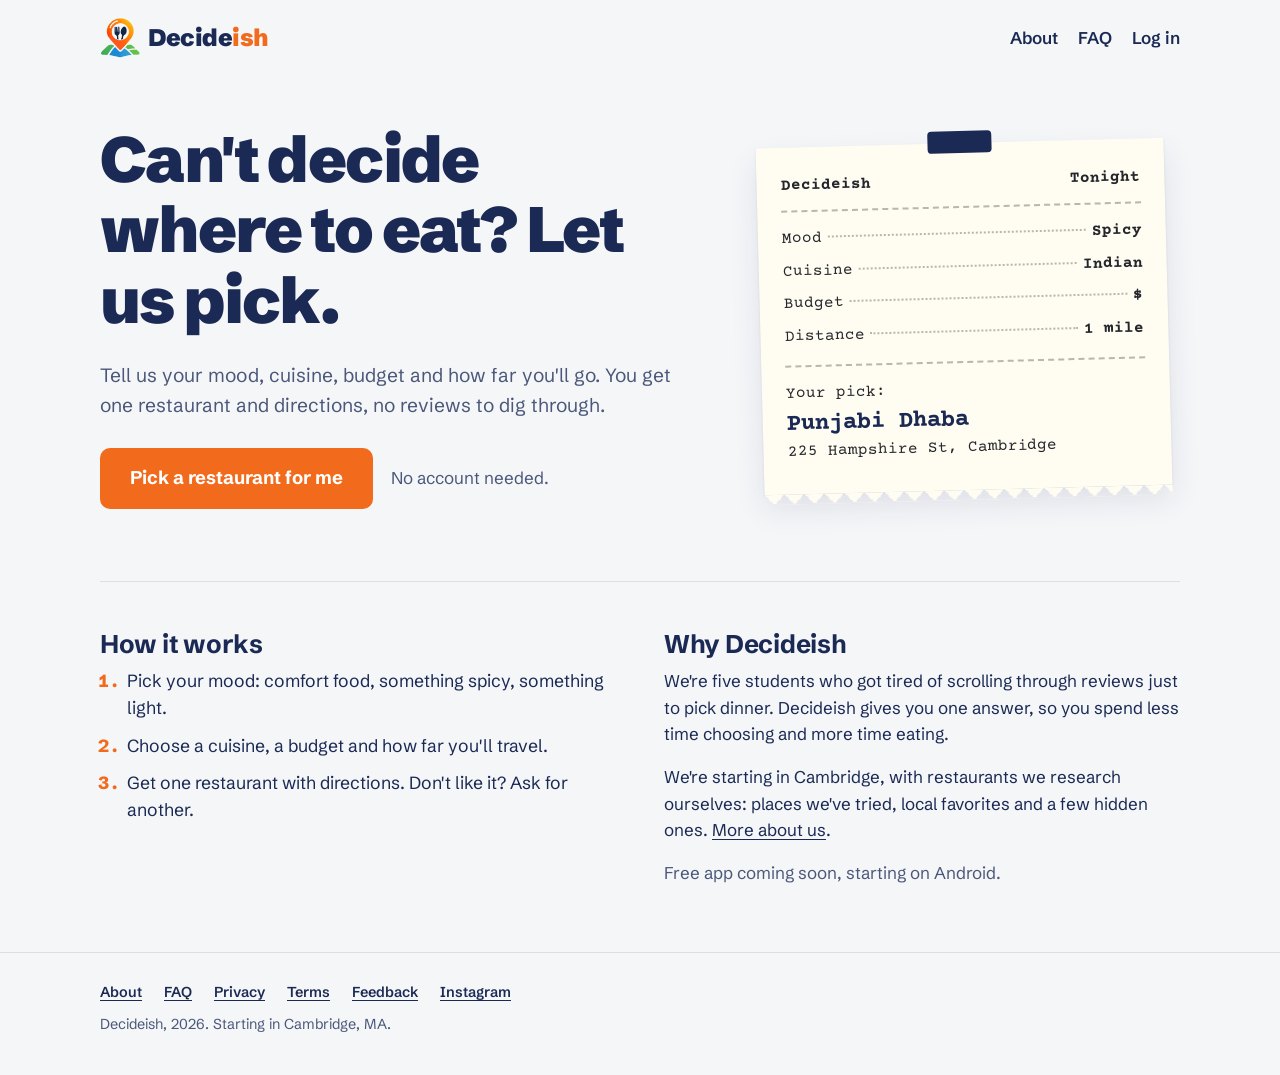
==== index.html @ a64281c9 "Add files via upload" ====
<!DOCTYPE html>
<html lang="en">
<head>
  <meta charset="UTF-8">
  <meta name="viewport" content="width=device-width, initial-scale=1.0">
  <title>Decideish | We pick where you eat</title>
  <meta name="description" content="Tell us what you feel like and Decideish picks one restaurant for you, with directions.">
  <link rel="icon" href="logo-mark.png">
  <link rel="preconnect" href="https://fonts.googleapis.com">
  <link rel="preconnect" href="https://fonts.gstatic.com" crossorigin>
  <link href="https://fonts.googleapis.com/css2?family=Schibsted+Grotesk:wght@400;500;600;700;800;900&family=Courier+Prime:wght@400;700&display=swap" rel="stylesheet">
  <link rel="stylesheet" href="styles.css">
</head>

<body>

  <header class="site-header">
    <div class="wrap">
      <a href="index.html" class="brand"><img src="logo-mark.png" alt=""><span class="word">Decide<span>ish</span></span></a>
      <nav class="nav" aria-label="Main">
        <a href="about.html">About</a>
        <a href="faq.html">FAQ</a>
        <a href="signin.html">Log in</a>
      </nav>
    </div>
  </header>

  <main class="wrap">

    <section class="home-hero">
      <div>
        <h1>Can't decide where to eat? Let us pick.</h1>
        <p class="lead">
          Tell us your mood, cuisine, budget and how far you'll go.
          You get one restaurant and directions, no reviews to dig through.
        </p>
        <div class="hero-actions">
          <a href="quiz.html" class="btn btn-primary btn-big">Pick a restaurant for me</a>
          <span class="muted">No account needed.</span>
        </div>
      </div>

      <!-- an example of what the quiz gives you -->
      <div class="hero-ticket" aria-label="Example result">
        <div class="ticket">
          <div class="ticket-head"><span>Decideish</span><span>Tonight</span></div>
          <dl class="ticket-lines">
            <div class="ticket-line"><dt>Mood</dt><span class="dots"></span><dd>Spicy</dd></div>
            <div class="ticket-line"><dt>Cuisine</dt><span class="dots"></span><dd>Indian</dd></div>
            <div class="ticket-line"><dt>Budget</dt><span class="dots"></span><dd>$</dd></div>
            <div class="ticket-line"><dt>Distance</dt><span class="dots"></span><dd>1 mile</dd></div>
          </dl>
          <div class="ticket-result">
            <p class="label">Your pick:</p>
            <p class="place">Punjabi Dhaba</p>
            <p class="addr">225 Hampshire St, Cambridge</p>
          </div>
        </div>
      </div>
    </section>

    <section class="home-steps" id="how-it-works">
      <div>
        <h2>How it works</h2>
        <ol>
          <li>Pick your mood: comfort food, something spicy, something light.</li>
          <li>Choose a cuisine, a budget and how far you'll travel.</li>
          <li>Get one restaurant with directions. Don't like it? Ask for another.</li>
        </ol>
      </div>
      <div>
        <h2>Why Decideish</h2>
        <p>
          We're five students who got tired of scrolling through reviews just to pick dinner.
          Decideish gives you one answer, so you spend less time choosing and more time eating.
        </p>
        <p>
          We're starting in Cambridge, with restaurants we research ourselves: places we've tried,
          local favorites and a few hidden ones. <a href="about.html">More about us</a>.
        </p>
        <p class="muted">Free app coming soon, starting on Android.</p>
      </div>
    </section>

  </main>

  <footer class="site-footer">
    <div class="wrap">
      <nav class="footer-links" aria-label="Footer">
        <a href="about.html">About</a>
        <a href="faq.html">FAQ</a>
        <a href="privacy.html">Privacy</a>
        <a href="terms.html">Terms</a>
        <a href="feedback.html">Feedback</a>
        <a href="https://www.instagram.com/decideish/" target="_blank" rel="noopener">Instagram</a>
      </nav>
      Decideish, 2026. Starting in Cambridge, MA.
    </div>
  </footer>

</body>
</html>
---- styles.css ----
/* Decideish styles. Colors come from the logo. */

:root {
  --orange: #F26B1D;
  --orange-dark: #C9520D;
  --orange-wash: #FFF1E7;
  --navy: #1B2A55;
  --navy-2: #4B587A;   /* secondary text */
  --blue: #2F86D6;     /* keyboard focus only */
  --green: #3F9B48;    /* success only */
  --bg: #F5F6F8;
  --surface: #FFFFFF;
  --paper: #FFFCF2;    /* the order ticket */
  --line: #DCDFE6;
  --error: #B42318;

  --font: "Schibsted Grotesk", "Segoe UI", Arial, sans-serif;
  --font-ticket: "Courier Prime", "Courier New", monospace;
}

* { box-sizing: border-box; }

body {
  margin: 0;
  font-family: var(--font);
  font-size: 1.0625rem;
  line-height: 1.55;
  color: var(--navy);
  background: var(--bg);
}

h1, h2, h3 {
  margin: 0 0 0.4em;
  line-height: 1.1;
  font-weight: 700;
  letter-spacing: -0.01em;
}

p { margin: 0 0 1em; }

a { color: var(--navy); text-underline-offset: 3px; }
a:hover { color: var(--orange-dark); }

img { display: block; max-width: 100%; }

[hidden] { display: none !important; }

:focus-visible {
  outline: 3px solid var(--blue);
  outline-offset: 2px;
}

.sr-only {
  position: absolute;
  width: 1px;
  height: 1px;
  overflow: hidden;
  clip: rect(0 0 0 0);
  white-space: nowrap;
}

.wrap {
  width: min(1080px, 100% - 40px);
  margin: 0 auto;
}

.muted { color: var(--navy-2); }
.small { font-size: 0.9rem; }

/* Header */
.site-header .wrap {
  display: flex;
  align-items: center;
  justify-content: space-between;
  gap: 16px;
  padding: 18px 0;
}

.brand {
  display: inline-flex;
  align-items: center;
  gap: 8px;
  color: var(--navy);
  text-decoration: none;
  font-size: 1.5rem;
  font-weight: 900;
  letter-spacing: -0.02em;
}

.brand img { width: 40px; height: 40px; object-fit: contain; }
.brand .word span { color: var(--orange); }

.nav {
  display: flex;
  align-items: center;
  gap: 20px;
  font-weight: 600;
}

.nav a { text-decoration: none; }
.nav a:hover { text-decoration: underline; }

/* Buttons */
.btn {
  display: inline-flex;
  align-items: center;
  justify-content: center;
  min-height: 48px;
  padding: 12px 22px;
  border: 2px solid var(--navy);
  border-radius: 10px;
  background: var(--surface);
  color: var(--navy);
  font: inherit;
  font-weight: 700;
  text-decoration: none;
  cursor: pointer;
}

.btn:hover { background: var(--bg); color: var(--navy); }

.btn-primary {
  border-color: var(--orange);
  background: var(--orange);
  color: #fff;
}

.btn-primary:hover { background: var(--orange-dark); border-color: var(--orange-dark); color: #fff; }

.btn-big { min-height: 56px; padding: 14px 28px; font-size: 1.15rem; }
.btn-full { width: 100%; }

.btn:disabled { opacity: 0.4; cursor: not-allowed; }
.btn-primary:disabled:hover { background: var(--orange); border-color: var(--orange); }

.text-btn {
  padding: 0;
  border: 0;
  background: none;
  color: var(--navy);
  font: inherit;
  font-weight: 600;
  text-decoration: underline;
  text-underline-offset: 3px;
  cursor: pointer;
}

/* Panels: plain white boxes for forms and lists */
.panel {
  padding: 28px;
  border: 1px solid var(--line);
  border-radius: 12px;
  background: var(--surface);
}

/* The order ticket */
.ticket {
  position: relative;
  padding: 26px 24px 30px;
  background: var(--paper);
  font-family: var(--font-ticket);
  font-size: 1rem;
  color: #24262B;
  box-shadow: 0 1px 2px rgba(27, 42, 85, 0.12), 0 14px 30px rgba(27, 42, 85, 0.10);
  transform: rotate(-1.5deg);
}

/* the clip holding the ticket */
.ticket::before {
  content: "";
  position: absolute;
  top: -12px;
  left: 50%;
  width: 64px;
  height: 22px;
  border-radius: 4px;
  background: var(--navy);
  transform: translateX(-50%);
}

/* torn zigzag edge at the bottom */
.ticket::after {
  content: "";
  position: absolute;
  left: 0;
  right: 0;
  bottom: -10px;
  height: 10px;
  background: conic-gradient(from -45deg at 50% 100%, var(--paper) 90deg, transparent 0) 0 0 / 20px 10px repeat-x;
}

.ticket-head {
  display: flex;
  justify-content: space-between;
  padding-bottom: 12px;
  margin-bottom: 14px;
  border-bottom: 2px dashed #B9B6AA;
  font-weight: 700;
}

.ticket-lines { margin: 0; }

.ticket-line {
  display: flex;
  align-items: baseline;
  gap: 6px;
  margin: 0 0 8px;
}

.ticket-line dt { white-space: nowrap; }

/* dotted leader between the label and the answer */
.ticket-line .dots {
  flex: 1;
  min-width: 16px;
  border-bottom: 2px dotted #B9B6AA;
  transform: translateY(-4px);
}

.ticket-line dd {
  margin: 0;
  font-weight: 700;
  text-align: right;
}

.ticket-line dd:empty::before { content: "?"; color: #B9B6AA; }

.ticket-result {
  margin-top: 16px;
  padding-top: 14px;
  border-top: 2px dashed #B9B6AA;
}

.ticket-result .label { margin: 0; }

.ticket-result .place {
  margin: 4px 0 2px;
  font-size: 1.5rem;
  font-weight: 700;
  line-height: 1.15;
  color: var(--navy);
}

.ticket-result .addr { margin: 0; }

/* the one animation: the result prints onto the ticket */
.printing { animation: print 0.7s steps(7) both; }

@keyframes print {
  from { clip-path: inset(0 0 100% 0); }
  to { clip-path: inset(0 0 0 0); }
}

/* Home */
.home-hero {
  display: grid;
  grid-template-columns: 1.15fr 0.85fr;
  gap: 64px;
  align-items: center;
  padding: 48px 0 72px;
}

.home-hero h1 {
  font-size: clamp(2.4rem, 5.2vw, 4rem);
  font-weight: 900;
  letter-spacing: -0.025em;
  max-width: 14ch;
}

.home-hero .lead {
  max-width: 34em;
  font-size: 1.2rem;
  color: var(--navy-2);
}

.hero-actions {
  display: flex;
  flex-wrap: wrap;
  align-items: center;
  gap: 18px;
  margin-top: 28px;
}

.hero-ticket { padding: 0 12px; }

.home-steps {
  display: grid;
  grid-template-columns: 1fr 1fr;
  gap: 48px;
  padding: 48px 0;
  border-top: 1px solid var(--line);
}

.home-steps h2 { font-size: 1.6rem; }

.home-steps ol {
  margin: 0;
  padding-left: 1.3em;
  font-size: 1.1rem;
}

.home-steps li { margin-bottom: 10px; padding-left: 4px; }
.home-steps li::marker { font-weight: 800; color: var(--orange); }

.site-footer {
  padding: 28px 0 40px;
  border-top: 1px solid var(--line);
  font-size: 0.9rem;
  color: var(--navy-2);
}

/* Forms */
.form-page {
  width: min(480px, 100% - 40px);
  margin: 24px auto 72px;
}

.form-page.wide { width: min(680px, 100% - 40px); }

.form-page h1 { font-size: 2.2rem; }
.form-page > .muted { margin-bottom: 24px; }

.field {
  display: flex;
  flex-direction: column;
  margin-bottom: 18px;
}

.field-row {
  display: grid;
  grid-template-columns: 1fr 1fr;
  gap: 14px;
}

label { font-weight: 600; margin-bottom: 6px; }

.label-row {
  display: flex;
  justify-content: space-between;
  align-items: baseline;
  gap: 12px;
}

.label-row a { font-size: 0.9rem; }

.hint {
  margin-top: 6px;
  font-size: 0.9rem;
  color: var(--navy-2);
}

input[type="text"],
input[type="email"],
input[type="password"],
textarea {
  width: 100%;
  min-height: 48px;
  padding: 11px 14px;
  border: 1.5px solid #B8BECC;
  border-radius: 8px;
  background: #fff;
  color: var(--navy);
  font: inherit;
}

input:focus,
textarea:focus {
  border-color: var(--navy);
  outline: 3px solid rgba(47, 134, 214, 0.35);
  outline-offset: 0;
}

textarea { min-height: 110px; resize: vertical; }
textarea:disabled { background: var(--bg); cursor: not-allowed; }

.error {
  margin: 4px 0 14px;
  color: var(--error);
  font-weight: 600;
}

.success {
  margin: 14px 0 0;
  color: var(--green);
  font-weight: 700;
}

.switch { margin: 20px 0 0; }

fieldset {
  margin: 0 0 26px;
  padding: 0;
  border: 0;
}

legend {
  margin-bottom: 10px;
  padding: 0;
  font-size: 1.2rem;
  font-weight: 700;
}

legend .hint { font-size: 0.95rem; font-weight: 400; }

/* checkbox chips */
.chips {
  display: flex;
  flex-wrap: wrap;
  gap: 8px;
}

.chip { position: relative; margin: 0; cursor: pointer; }

.chip input {
  position: absolute;
  inset: 0;
  opacity: 0;
  margin: 0;
  cursor: pointer;
}

.chip span {
  display: block;
  padding: 8px 14px;
  border: 1.5px solid #B8BECC;
  border-radius: 8px;
  background: #fff;
  font-weight: 600;
}

.chip:hover span { border-color: var(--navy); }

.chip input:checked + span {
  border-color: var(--navy);
  background: var(--navy);
  color: #fff;
}

.chip input:focus-visible + span { outline: 3px solid var(--blue); outline-offset: 2px; }

.other-row {
  display: flex;
  align-items: flex-start;
  gap: 10px;
  margin-top: 10px;
}

.other-row textarea { flex: 1; min-height: 64px; }

.form-actions {
  display: flex;
  flex-wrap: wrap;
  align-items: center;
  gap: 20px;
  margin-top: 8px;
}

/* Quiz */
.quiz-layout {
  display: grid;
  grid-template-columns: 1fr 340px;
  gap: 64px;
  align-items: start;
  padding: 24px 0 72px;
}

.progress {
  margin: 0 0 10px;
  font-weight: 600;
  color: var(--navy-2);
}

.progress-bar {
  height: 6px;
  margin-bottom: 28px;
  border-radius: 3px;
  background: var(--line);
  overflow: hidden;
}

.progress-bar div {
  width: 0;
  height: 100%;
  background: var(--orange);
  transition: width 0.25s ease;
}

.question {
  font-size: clamp(1.8rem, 3.6vw, 2.5rem);
  font-weight: 800;
  letter-spacing: -0.02em;
  margin-bottom: 24px;
}

.question:focus { outline: none; }

.answers {
  display: grid;
  gap: 10px;
  margin-bottom: 28px;
}

.answers.two-col { grid-template-columns: 1fr 1fr; }

/* an odd last option (like "Surprise me") stretches across both columns */
.answers.two-col .answer:last-child:nth-child(odd) { grid-column: span 2; }

.answer { position: relative; display: block; margin: 0; cursor: pointer; }

.answer input {
  position: absolute;
  inset: 0;
  opacity: 0;
  margin: 0;
  cursor: pointer;
}

.answer span {
  display: flex;
  align-items: center;
  gap: 12px;
  min-height: 56px;
  padding: 12px 16px;
  border: 1.5px solid #B8BECC;
  border-radius: 10px;
  background: #fff;
  font-size: 1.1rem;
  font-weight: 600;
}

/* radio circle */
.answer span::before {
  content: "";
  flex: none;
  width: 18px;
  height: 18px;
  border: 2px solid #8A93A8;
  border-radius: 50%;
  background: #fff;
}

.answer:hover span { border-color: var(--navy); }

.answer input:checked + span {
  border-color: var(--orange);
  background: var(--orange-wash);
}

.answer input:checked + span::before {
  border-color: var(--orange);
  background: var(--orange);
  box-shadow: inset 0 0 0 3px #fff;
}

.answer input:focus-visible + span { outline: 3px solid var(--blue); outline-offset: 2px; }

.quiz-nav {
  display: flex;
  gap: 12px;
}

.quiz-nav .btn-primary { flex: 1; }

.quiz-ticket { position: sticky; top: 24px; }

.result-actions {
  display: grid;
  gap: 10px;
  margin-top: 28px;
}

.result-links {
  display: flex;
  flex-wrap: wrap;
  gap: 20px;
  margin-top: 18px;
}

/* Dashboard */
.dash {
  padding: 16px 0 72px;
}

.dash-top {
  display: flex;
  flex-wrap: wrap;
  align-items: flex-end;
  justify-content: space-between;
  gap: 20px;
  margin-bottom: 36px;
}

.dash-top h1 {
  margin: 0;
  font-size: clamp(2rem, 4.4vw, 3rem);
  font-weight: 800;
  letter-spacing: -0.025em;
}

.dash-top p { margin: 6px 0 0; }

.dash-grid {
  display: grid;
  grid-template-columns: 340px 1fr;
  gap: 56px;
  align-items: start;
}

.dash h2 { font-size: 1.35rem; margin-bottom: 18px; }

#latest .ticket { margin-top: 28px; }

.dash-main { display: grid; gap: 40px; }

.history { margin: 0; padding: 0; list-style: none; border-top: 1px solid var(--line); }

.history li {
  display: flex;
  justify-content: space-between;
  gap: 16px;
  padding: 12px 0;
  border-bottom: 1px solid var(--line);
}

.history .when { color: var(--navy-2); white-space: nowrap; }

.empty {
  padding: 20px;
  border: 1.5px dashed #B8BECC;
  border-radius: 10px;
  color: var(--navy-2);
}

.empty p { margin: 0 0 12px; }

/* journal looks like lined notepaper */
.journal textarea {
  min-height: 220px;
  padding: 6px 16px;
  border: 1px solid var(--line);
  border-radius: 4px;
  line-height: 32px;
  background:
    repeating-linear-gradient(to bottom, transparent 0 31px, #D9E3F2 31px 32px) 0 6px / 100% 32px,
    #fff;
}

.save-note { min-height: 1.5em; margin: 6px 0 0; font-size: 0.9rem; color: var(--navy-2); }

/* Feedback stars */
.stars {
  display: flex;
  flex-direction: row-reverse;
  justify-content: flex-end;
  gap: 2px;
}

.stars input { position: absolute; opacity: 0; width: 1px; height: 1px; }

.stars label {
  margin: 0;
  font-size: 2.2rem;
  line-height: 1;
  color: #C9CDD6;
  cursor: pointer;
}

.stars label:hover,
.stars label:hover ~ label,
.stars input:checked ~ label { color: var(--orange); }

.stars input:focus-visible + label { outline: 3px solid var(--blue); border-radius: 4px; }

/* Phones and tablets */
@media (max-width: 860px) {
  .home-hero,
  .home-steps,
  .quiz-layout,
  .dash-grid { grid-template-columns: 1fr; gap: 40px; }

  .home-hero { padding-top: 24px; }
  .hero-ticket { max-width: 360px; }
  .quiz-ticket { position: static; max-width: 380px; }
}

@media (max-width: 520px) {
  body { font-size: 1rem; }
  .field-row { grid-template-columns: 1fr; gap: 0; }
  .answers.two-col { grid-template-columns: 1fr 1fr; }
  .other-row { flex-direction: column; align-items: stretch; }
  .nav { gap: 14px; }
  .panel { padding: 20px; }
  .hero-actions .btn-big { width: 100%; }
}

@media (prefers-reduced-motion: reduce) {
  .printing { animation: none; }
  .progress-bar div { transition: none; }
}

/* Info pages: About, FAQ, Privacy, Terms */
.page {
  width: min(720px, 100% - 40px);
  margin: 24px auto 80px;
}

.page h1 {
  font-size: clamp(2.2rem, 5vw, 3.2rem);
  font-weight: 800;
  letter-spacing: -0.025em;
}

.page .intro {
  font-size: 1.2rem;
  color: var(--navy-2);
  margin-bottom: 40px;
}

.page h2 {
  margin-top: 44px;
  font-size: 1.5rem;
}

.page ul,
.page ol { padding-left: 1.3em; }

.page li { margin-bottom: 8px; }

.page .updated { color: var(--navy-2); font-size: 0.95rem; }

/* FAQ questions open and close */
.faq details {
  border-bottom: 1px solid var(--line);
}

.faq details:first-of-type { border-top: 1px solid var(--line); }

.faq summary {
  display: flex;
  justify-content: space-between;
  gap: 16px;
  padding: 18px 0;
  font-size: 1.15rem;
  font-weight: 700;
  cursor: pointer;
  list-style: none;
}

.faq summary::-webkit-details-marker { display: none; }

.faq summary::after {
  content: "+";
  flex: none;
  font-size: 1.5rem;
  line-height: 1;
  color: var(--orange);
}

.faq details[open] summary::after { content: "\2212"; }

.faq details p { margin: 0 0 18px; max-width: 62ch; }

.team-note {
  margin-top: 44px;
  padding: 24px;
  border-left: 4px solid var(--orange);
  background: var(--surface);
}

.team-note p:last-child { margin-bottom: 0; }

/* footer links */
.footer-links {
  display: flex;
  flex-wrap: wrap;
  gap: 8px 22px;
  margin-bottom: 10px;
}

.footer-links a { color: var(--navy); font-weight: 600; }
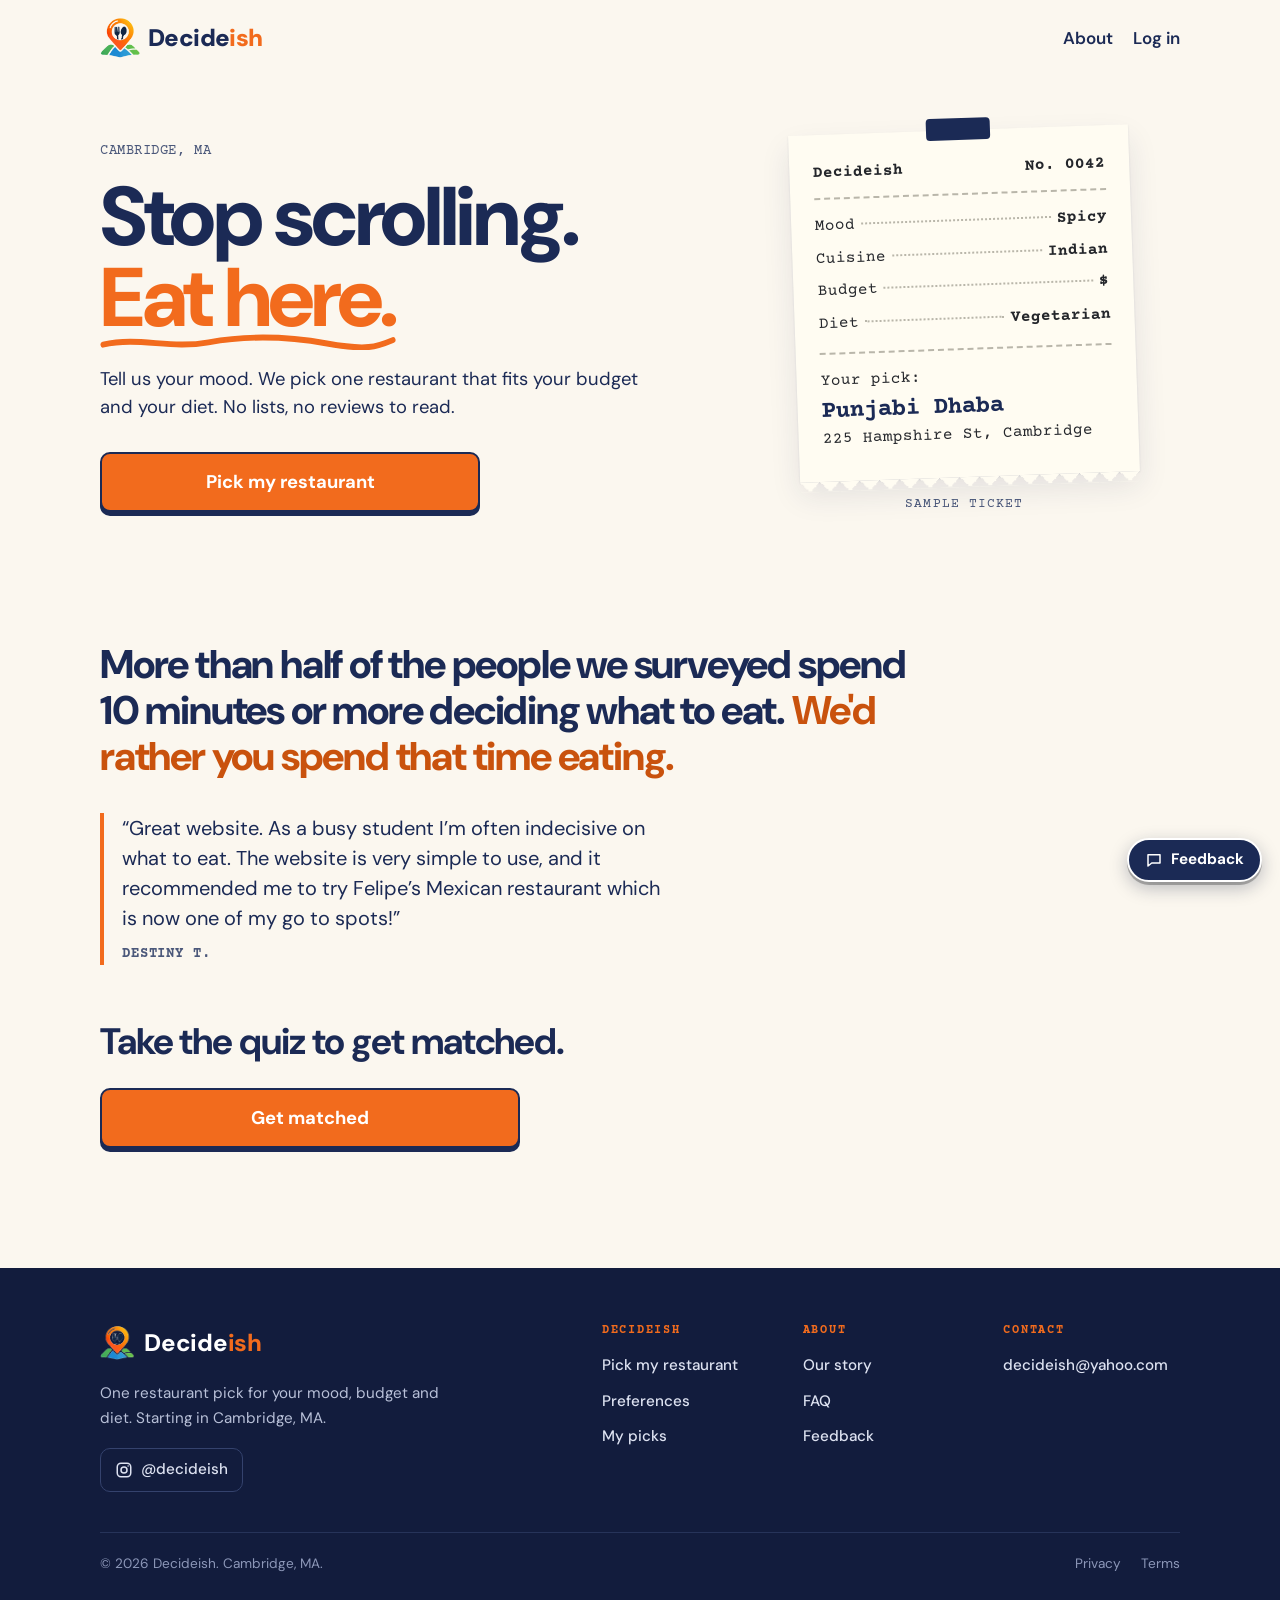
==== commit 468727e6: "Add files via upload" ====
--- a/index.html
+++ b/index.html
@@ -3,52 +3,45 @@
 <head>
   <meta charset="UTF-8">
   <meta name="viewport" content="width=device-width, initial-scale=1.0">
-  <title>Decideish | We pick where you eat</title>
-  <meta name="description" content="Tell us what you feel like and Decideish picks one restaurant for you, with directions.">
+  <title>Decideish | Stop scrolling. Eat here.</title>
+  <meta name="description" content="Tell us your mood and Decideish picks one Cambridge restaurant for you, with directions. No lists, no reviews to read.">
   <link rel="icon" href="logo-mark.png">
   <link rel="preconnect" href="https://fonts.googleapis.com">
   <link rel="preconnect" href="https://fonts.gstatic.com" crossorigin>
-  <link href="https://fonts.googleapis.com/css2?family=Schibsted+Grotesk:wght@400;500;600;700;800;900&family=Courier+Prime:wght@400;700&display=swap" rel="stylesheet">
+  <link href="https://fonts.googleapis.com/css2?family=Courier+Prime:wght@400;700&display=swap" rel="stylesheet">
   <link rel="stylesheet" href="styles.css">
+  <link rel="stylesheet" href="home.css">
 </head>
 
-<body>
+<body class="home">
 
   <header class="site-header">
     <div class="wrap">
       <a href="index.html" class="brand"><img src="logo-mark.png" alt=""><span class="word">Decide<span>ish</span></span></a>
       <nav class="nav" aria-label="Main">
         <a href="about.html">About</a>
-        <a href="faq.html">FAQ</a>
         <a href="signin.html">Log in</a>
       </nav>
     </div>
   </header>
 
-  <main class="wrap">
-
-    <section class="home-hero">
-      <div>
-        <h1>Can't decide where to eat? Let us pick.</h1>
-        <p class="lead">
-          Tell us your mood, cuisine, budget and how far you'll go.
-          You get one restaurant and directions, no reviews to dig through.
-        </p>
-        <div class="hero-actions">
-          <a href="quiz.html" class="btn btn-primary btn-big">Pick a restaurant for me</a>
-          <span class="muted">No account needed.</span>
-        </div>
+  <main>
+    <section class="wrap hero">
+      <div class="hero-copy">
+        <p class="kicker">Cambridge, MA</p>
+        <h1>Stop scrolling.<br><span class="hl">Eat here.<svg viewBox="0 0 300 14" preserveAspectRatio="none" aria-hidden="true"><path d="M3 9 C 40 2, 70 13, 110 7 S 190 2, 230 8 S 280 11, 297 5" fill="none" stroke="currentColor" stroke-width="5" stroke-linecap="round"/></svg></span></h1>
+        <p class="lead">Tell us your mood. We pick one restaurant that fits your budget and your diet. No lists, no reviews to read.</p>
+        <a href="quiz.html" class="btn btn-primary btn-big">Pick my restaurant</a>
       </div>
 
-      <!-- an example of what the quiz gives you -->
-      <div class="hero-ticket" aria-label="Example result">
+      <div class="hero-receipt" aria-label="Example of a pick">
         <div class="ticket">
-          <div class="ticket-head"><span>Decideish</span><span>Tonight</span></div>
+          <div class="ticket-head"><span>Decideish</span><span>No. 0042</span></div>
           <dl class="ticket-lines">
             <div class="ticket-line"><dt>Mood</dt><span class="dots"></span><dd>Spicy</dd></div>
             <div class="ticket-line"><dt>Cuisine</dt><span class="dots"></span><dd>Indian</dd></div>
             <div class="ticket-line"><dt>Budget</dt><span class="dots"></span><dd>$</dd></div>
-            <div class="ticket-line"><dt>Distance</dt><span class="dots"></span><dd>1 mile</dd></div>
+            <div class="ticket-line"><dt>Diet</dt><span class="dots"></span><dd>Vegetarian</dd></div>
           </dl>
           <div class="ticket-result">
             <p class="label">Your pick:</p>
@@ -56,47 +49,90 @@
             <p class="addr">225 Hampshire St, Cambridge</p>
           </div>
         </div>
+        <p class="sample">Sample ticket</p>
       </div>
     </section>
 
-    <section class="home-steps" id="how-it-works">
-      <div>
-        <h2>How it works</h2>
-        <ol>
-          <li>Pick your mood: comfort food, something spicy, something light.</li>
-          <li>Choose a cuisine, a budget and how far you'll travel.</li>
-          <li>Get one restaurant with directions. Don't like it? Ask for another.</li>
-        </ol>
-      </div>
-      <div>
-        <h2>Why Decideish</h2>
-        <p>
-          We're five students who got tired of scrolling through reviews just to pick dinner.
-          Decideish gives you one answer, so you spend less time choosing and more time eating.
-        </p>
-        <p>
-          We're starting in Cambridge, with restaurants we research ourselves: places we've tried,
-          local favorites and a few hidden ones. <a href="about.html">More about us</a>.
-        </p>
-        <p class="muted">Free app coming soon, starting on Android.</p>
-      </div>
+    <section class="wrap time-wrap">
+      <p class="time">More than half of the people we surveyed spend 10 minutes or more deciding what to eat. <span>We'd rather you spend that time eating.</span></p>
+      <figure class="quote">
+        <blockquote>&ldquo;Great website. As a busy student I&rsquo;m often indecisive on what to eat. The website is very simple to use, and it recommended me to try Felipe&rsquo;s Mexican restaurant which is now one of my go to spots!&rdquo;</blockquote>
+        <figcaption>Destiny T.</figcaption>
+      </figure>
     </section>
 
+    <section class="wrap closer" id="match">
+      <h2>Take the quiz to get matched.</h2>
+      <p class="match-sub">Places like these, picked for your mood, budget and diet.</p>
+      <div class="strip" id="strip">
+        <figure><img src="https://xoqmolbfxjjwlgxwibis.supabase.co/storage/v1/object/public/restaurant-Images/sulmona.jpg" alt="" loading="lazy" referrerpolicy="no-referrer" onerror="dropPhoto(this)"><figcaption><strong>Sulmona</strong><span>Italian · $$</span></figcaption></figure>
+        <figure><img src="https://xoqmolbfxjjwlgxwibis.supabase.co/storage/v1/object/public/restaurant-Images/geppeto.jpg" alt="" loading="lazy" referrerpolicy="no-referrer" onerror="dropPhoto(this)"><figcaption><strong>Geppetto</strong><span>Italian · $$$</span></figcaption></figure>
+        <figure><img src="https://xoqmolbfxjjwlgxwibis.supabase.co/storage/v1/object/public/restaurant-Images/alicemonarch.jpg" alt="" loading="lazy" referrerpolicy="no-referrer" onerror="dropPhoto(this)"><figcaption><strong>Alice &amp; Monarch</strong><span>Italian · $$</span></figcaption></figure>
+        <figure><img src="https://xoqmolbfxjjwlgxwibis.supabase.co/storage/v1/object/public/restaurant-Images/thefriendlytoast.jpg" alt="" loading="lazy" referrerpolicy="no-referrer" onerror="dropPhoto(this)"><figcaption><strong>The Friendly Toast</strong><span>American · $$</span></figcaption></figure>
+        <figure><img src="https://xoqmolbfxjjwlgxwibis.supabase.co/storage/v1/object/public/restaurant-Images/ninetastes.jpg" alt="" loading="lazy" referrerpolicy="no-referrer" onerror="dropPhoto(this)"><figcaption><strong>Nine Tastes</strong><span>Thai · $</span></figcaption></figure>
+        <figure><img src="https://xoqmolbfxjjwlgxwibis.supabase.co/storage/v1/object/public/restaurant-Images/maeasianeatery.jpg" alt="" loading="lazy" referrerpolicy="no-referrer" onerror="dropPhoto(this)"><figcaption><strong>Mâe Asian Eatery</strong><span>Thai · $</span></figcaption></figure>
+      </div>
+      <a href="quiz.html" class="btn btn-primary btn-big">Get matched</a>
+    </section>
   </main>
+
+  <a href="quiz.html" class="sticky-cta" id="sticky" aria-hidden="true" tabindex="-1">Pick my restaurant</a>
 
   <footer class="site-footer">
     <div class="wrap">
-      <nav class="footer-links" aria-label="Footer">
-        <a href="about.html">About</a>
-        <a href="faq.html">FAQ</a>
-        <a href="privacy.html">Privacy</a>
-        <a href="terms.html">Terms</a>
-        <a href="feedback.html">Feedback</a>
-        <a href="https://www.instagram.com/decideish/" target="_blank" rel="noopener">Instagram</a>
-      </nav>
-      Decideish, 2026. Starting in Cambridge, MA.
+      <div class="foot-grid">
+        <div class="foot-brand">
+          <a href="index.html" class="word" style="text-decoration:none"><img src="logo-mark.png" alt=""><b>Decide<span>ish</span></b></a>
+          <p>One restaurant pick for your mood, budget and diet. Starting in Cambridge, MA.</p>
+          <a class="foot-social" href="https://www.instagram.com/decideish/" target="_blank" rel="noopener"><svg viewBox="0 0 24 24" fill="none" stroke="currentColor" stroke-width="2" aria-hidden="true"><rect x="3" y="3" width="18" height="18" rx="5"/><circle cx="12" cy="12" r="4"/><circle cx="17.5" cy="6.5" r="1" fill="currentColor" stroke="none"/></svg>@decideish</a>
+        </div>
+        <div class="foot-cols">
+          <div class="foot-col"><h3>Decideish</h3><ul>
+            <li><a href="quiz.html">Pick my restaurant</a></li>
+            <li><a href="preferences.html">Preferences</a></li>
+            <li><a href="dashboard.html">My picks</a></li></ul></div>
+          <div class="foot-col"><h3>About</h3><ul>
+            <li><a href="about.html">Our story</a></li>
+            <li><a href="faq.html">FAQ</a></li>
+            <li><a href="feedback.html">Feedback</a></li></ul></div>
+          <div class="foot-col"><h3>Contact</h3><ul>
+            <li><a href="mailto:decideish@yahoo.com">decideish@yahoo.com</a></li></ul></div>
+        </div>
+      </div>
+      <div class="foot-bottom">
+        <span>&copy; 2026 Decideish. Cambridge, MA.</span>
+        <nav aria-label="Legal"><a href="privacy.html">Privacy</a><a href="terms.html">Terms</a></nav>
+      </div>
     </div>
   </footer>
 
+  <script>
+    // a photo that fails to load disappears; with fewer than 3 left, the whole strip goes (no empty boxes)
+    function dropPhoto(img) {
+      var fig = img.closest("figure"); if (fig) fig.remove();
+      var strip = document.getElementById("strip");
+      if (strip && strip.querySelectorAll("figure").length < 3) {
+        strip.remove();
+        var s = document.querySelector(".match-sub"); if (s) s.remove();
+      }
+    }
+    // on phones, a button follows you once the mood choices scroll away (and steps aside at the bottom)
+    (function () {
+      var sticky = document.getElementById("sticky"), moods = document.querySelector(".hero-copy .btn"), closer = document.querySelector(".closer .btn");
+      if (!("IntersectionObserver" in window) || !sticky || !moods) return;
+      var past = false, atEnd = false;
+      function update() {
+        var show = past && !atEnd;
+        sticky.classList.toggle("show", show);
+        sticky.tabIndex = show ? 0 : -1;
+        sticky.setAttribute("aria-hidden", show ? "false" : "true");
+      }
+      new IntersectionObserver(function (e) { past = !e[0].isIntersecting && e[0].boundingClientRect.top < 0; update(); }).observe(moods);
+      if (closer) new IntersectionObserver(function (e) { atEnd = e[0].isIntersecting; update(); }).observe(closer);
+    })();
+  </script>
+
+  <a href="feedback.html" class="fb-float" target="_blank" rel="noopener" aria-label="Send feedback"><svg viewBox="0 0 24 24" fill="none" stroke="currentColor" stroke-width="2" stroke-linejoin="round" aria-hidden="true"><path d="M4 5h16v11H9l-5 4z"/></svg>Feedback</a>
+
 </body>
 </html>
--- a/styles.css
+++ b/styles.css
@@ -1,3 +1,4 @@
+@import url("https://fonts.googleapis.com/css2?family=DM+Sans:wght@400;500;600;700;800&display=swap");
 /* Decideish styles. Colors come from the logo. */
 
 :root {
@@ -8,13 +9,14 @@
   --navy-2: #4B587A;   /* secondary text */
   --blue: #2F86D6;     /* keyboard focus only */
   --green: #3F9B48;    /* success only */
-  --bg: #F5F6F8;
+  --bg: #FBF7EF;
   --surface: #FFFFFF;
   --paper: #FFFCF2;    /* the order ticket */
   --line: #DCDFE6;
   --error: #B42318;
 
-  --font: "Schibsted Grotesk", "Segoe UI", Arial, sans-serif;
+  --font: "DM Sans", "Segoe UI", Arial, sans-serif;
+  --font-head: "DM Sans", "Segoe UI", Arial, sans-serif;
   --font-ticket: "Courier Prime", "Courier New", monospace;
 }
 
@@ -778,3 +780,499 @@
 }
 
 .footer-links a { color: var(--navy); font-weight: 600; }
+
+
+/* ---------- Homepage polish ---------- */
+:root {
+  --teal: #1F7A8C;
+  --yellow: #F3A712;
+  --cream-2: #F6EEDD;
+}
+
+.site-header { background: transparent; position: relative; z-index: 2; }
+
+.hero-band {
+  position: relative;
+  overflow: hidden;
+  background: linear-gradient(180deg, #FFF3E2 0%, var(--bg) 100%);
+}
+
+.hero-band::before,
+.hero-band::after {
+  content: "";
+  position: absolute;
+  border-radius: 50%;
+  pointer-events: none;
+}
+
+.hero-band::before { width: 520px; height: 520px; right: -180px; top: -200px; background: var(--orange); opacity: 0.16; }
+.hero-band::after { width: 300px; height: 300px; left: -120px; bottom: -150px; background: var(--yellow); opacity: 0.22; }
+
+.hero-band .home-hero { position: relative; z-index: 1; padding: 36px 0 84px; }
+
+.eyebrow {
+  display: inline-block;
+  margin: 0 0 18px;
+  padding: 6px 14px;
+  border-radius: 999px;
+  background: #fff;
+  border: 1px solid #F0D9B8;
+  color: var(--orange-dark);
+  font-size: 0.9rem;
+  font-weight: 700;
+  letter-spacing: 0.02em;
+}
+
+.home-hero h1 em { font-style: normal; color: var(--orange); }
+
+.hero-points {
+  display: flex;
+  flex-wrap: wrap;
+  gap: 8px 18px;
+  margin: 26px 0 0;
+  padding: 0;
+  list-style: none;
+  color: var(--navy-2);
+  font-weight: 600;
+  font-size: 0.98rem;
+}
+
+.hero-points li::before { content: "✓"; margin-right: 6px; color: var(--green); font-weight: 800; }
+
+/* stats */
+.stats {
+  display: grid;
+  grid-template-columns: repeat(3, 1fr);
+  gap: 20px;
+  margin-top: -44px;
+  position: relative;
+  z-index: 2;
+}
+
+.stat {
+  padding: 26px 26px 22px;
+  border-radius: 16px;
+  background: #fff;
+  border: 1px solid #EEE3CF;
+  box-shadow: 0 10px 28px rgba(27, 42, 85, 0.08);
+}
+
+.stat strong { display: block; font-size: 3rem; line-height: 1; font-weight: 900; letter-spacing: -0.03em; }
+.stat:nth-child(1) strong { color: var(--orange); }
+.stat:nth-child(2) strong { color: var(--teal); }
+.stat:nth-child(3) strong { color: #C98700; }
+.stat span { display: block; margin-top: 8px; color: var(--navy-2); font-weight: 600; }
+.stats-note { margin: 12px 4px 0; font-size: 0.85rem; color: var(--navy-2); }
+
+/* sections */
+.section { padding: 64px 0 8px; }
+.section h2 { font-size: clamp(1.7rem, 3.2vw, 2.3rem); font-weight: 800; margin-bottom: 10px; }
+.section .sub { max-width: 40em; color: var(--navy-2); font-size: 1.1rem; margin-bottom: 28px; }
+
+.steps3 { display: grid; grid-template-columns: repeat(3, 1fr); gap: 20px; }
+
+.step {
+  padding: 26px;
+  border-radius: 16px;
+  background: #fff;
+  border: 1px solid #EEE3CF;
+}
+
+.step .num {
+  display: inline-flex;
+  align-items: center;
+  justify-content: center;
+  width: 44px;
+  height: 44px;
+  margin-bottom: 14px;
+  border-radius: 50%;
+  background: var(--orange);
+  color: #fff;
+  font-size: 1.25rem;
+  font-weight: 800;
+}
+
+.step:nth-child(2) .num { background: var(--teal); }
+.step:nth-child(3) .num { background: var(--yellow); color: var(--navy); }
+.step h3 { font-size: 1.25rem; margin-bottom: 6px; }
+.step p { margin: 0; color: var(--navy-2); }
+
+/* feature cards */
+.features { display: grid; grid-template-columns: repeat(3, 1fr); gap: 20px; }
+
+.feature {
+  padding: 24px 26px;
+  border-radius: 16px;
+  background: var(--cream-2);
+}
+
+.feature h3 { font-size: 1.15rem; margin-bottom: 6px; }
+.feature p { margin: 0; color: var(--navy-2); }
+
+/* photo strip */
+.places { display: grid; grid-template-columns: repeat(3, 1fr); gap: 20px; }
+
+.place-card {
+  overflow: hidden;
+  border-radius: 16px;
+  background: #fff;
+  border: 1px solid #EEE3CF;
+  box-shadow: 0 6px 18px rgba(27, 42, 85, 0.06);
+}
+
+.place-card .photo {
+  height: 170px;
+  background: linear-gradient(135deg, #FFE3C6, #F6EEDD);
+}
+
+.place-card img { width: 100%; height: 170px; object-fit: cover; }
+.place-card .info { padding: 14px 18px 18px; }
+.place-card h3 { margin: 0 0 6px; font-size: 1.1rem; }
+
+.tags { display: flex; flex-wrap: wrap; gap: 6px; }
+
+.tag {
+  display: inline-block;
+  padding: 3px 10px;
+  border-radius: 999px;
+  background: var(--orange-wash);
+  color: var(--orange-dark);
+  font-size: 0.85rem;
+  font-weight: 700;
+}
+
+.tag.teal { background: #E3F1F4; color: #145867; }
+
+/* about + CTA */
+.about-row { display: grid; grid-template-columns: 1fr 1fr; gap: 48px; padding: 64px 0 24px; align-items: start; }
+.about-row h2 { font-size: 1.8rem; }
+
+.cta-band {
+  margin: 56px 0 72px;
+  padding: 44px 36px;
+  border-radius: 24px;
+  background: var(--navy);
+  color: #fff;
+  text-align: center;
+}
+
+.cta-band h2 { color: #fff; font-size: clamp(1.7rem, 3.4vw, 2.4rem); }
+.cta-band p { max-width: 34em; margin: 0 auto 22px; color: #D3D9EA; }
+
+.site-footer { background: #fff; }
+
+/* quiz and result touches */
+.answer { transition: border-color .12s, box-shadow .12s; }
+.answer:hover { border-color: var(--orange); }
+.result-tags { display: flex; flex-wrap: wrap; gap: 6px; margin: 0 0 14px; }
+#results #rest-name { font-size: clamp(2rem, 4vw, 2.8rem); }
+#why { padding: 14px 16px; border-radius: 12px; background: var(--orange-wash); }
+
+@media (max-width: 800px) {
+  .stats, .steps3, .features, .places, .about-row { grid-template-columns: 1fr; }
+  .stats { margin-top: -30px; }
+  .hero-band::before { width: 360px; height: 360px; }
+}
+
+
+/* ---------- Round 2: imagery, quiz cards, picking moment, motion ---------- */
+.hero-visual { position: relative; padding: 36px 0 44px; }
+.hero-visual .hero-ticket { position: relative; z-index: 2; }
+
+.photo-tile {
+  position: absolute;
+  z-index: 1;
+  overflow: hidden;
+  border: 6px solid #fff;
+  border-radius: 14px;
+  background: linear-gradient(135deg, #FFD9B0, #F6EEDD);
+  box-shadow: 0 12px 28px rgba(27, 42, 85, 0.18);
+}
+
+.photo-tile img { width: 100%; height: 100%; object-fit: cover; }
+.photo-tile.t1 { top: -6px; left: -34px; width: 190px; height: 150px; transform: rotate(-7deg); }
+.photo-tile.t2 { bottom: -10px; right: -18px; width: 210px; height: 160px; transform: rotate(6deg); }
+.photo-tile.t3 { bottom: 40px; left: -54px; width: 150px; height: 150px; transform: rotate(4deg); }
+
+.reveal { opacity: 0; transform: translateY(16px); transition: opacity .5s ease, transform .5s ease, box-shadow .2s ease; }
+.reveal.in { opacity: 1; transform: none; }
+.reveal.in:hover { transform: translateY(-3px); box-shadow: 0 14px 30px rgba(27, 42, 85, 0.12); }
+
+/* quiz answer cards with icons */
+.answer.has-ico span { gap: 14px; min-height: 66px; border-radius: 14px; border-color: #E2D8C3; transition: transform .12s, border-color .12s, box-shadow .12s; }
+.answer.has-ico span::before { display: none; }
+.answer.has-ico:hover span { border-color: var(--orange); transform: translateY(-1px); box-shadow: 0 6px 16px rgba(27, 42, 85, 0.08); }
+.answer.has-ico input:checked + span { border-color: var(--orange); background: var(--orange-wash); }
+.answer.has-ico input:checked + span::after { content: "\2713"; margin-left: auto; color: var(--orange-dark); font-weight: 800; font-size: 1.2rem; }
+
+.ico {
+  flex: none;
+  display: inline-flex;
+  align-items: center;
+  justify-content: center;
+  width: 46px;
+  height: 46px;
+  border-radius: 12px;
+  background: var(--cream-2);
+  font-style: normal;
+  font-size: 1.55rem;
+  line-height: 1;
+}
+
+.ico.txt { font-size: 0.95rem; font-weight: 800; letter-spacing: -0.02em; color: var(--navy); }
+.answer input:checked + span .ico { background: var(--orange); color: #fff; }
+.atext { font-weight: 600; }
+
+/* "picking" moment */
+.picking { text-align: center; padding: 72px 0 96px; }
+.picking img { width: 84px; height: 84px; margin: 0 auto 22px; object-fit: contain; animation: bob .8s ease-in-out infinite alternate; }
+.picking h1 { font-size: clamp(1.7rem, 3.4vw, 2.3rem); margin-bottom: 6px; }
+.picking .muted { min-height: 1.6em; }
+@keyframes bob { from { transform: translateY(0) rotate(-4deg); } to { transform: translateY(-14px) rotate(4deg); } }
+
+/* result page */
+#rest-photo { aspect-ratio: 16 / 9; max-height: 320px !important; box-shadow: 0 10px 26px rgba(27, 42, 85, 0.14); }
+.rate { display: flex; align-items: center; flex-wrap: wrap; gap: 10px; margin-top: 18px; color: var(--navy-2); font-weight: 600; }
+.rate button { min-height: 40px; padding: 6px 14px; border: 1.5px solid #E2D8C3; border-radius: 999px; background: #fff; font: inherit; font-size: 1.05rem; cursor: pointer; }
+.rate button:hover { border-color: var(--orange); }
+
+@media (max-width: 860px) {
+  .photo-tile.t3 { display: none; }
+  .photo-tile.t1 { left: -10px; width: 150px; height: 120px; }
+  .photo-tile.t2 { right: -6px; width: 160px; height: 124px; }
+}
+
+@media (prefers-reduced-motion: reduce) {
+  .reveal { opacity: 1; transform: none; transition: none; }
+  .picking img { animation: none; }
+  .answer.has-ico:hover span { transform: none; }
+}
+
+/* keep the invisible radio on top so the whole card stays clickable */
+.answer input { z-index: 1; }
+
+
+/* ---------- Round 3: result page details ---------- */
+.where { display: flex; align-items: center; flex-wrap: wrap; gap: 8px 10px; margin: 0 0 16px; }
+.where .pin { flex: none; color: var(--orange); }
+.where a { font-size: 1.1rem; font-weight: 700; color: var(--navy); text-decoration: none; border-bottom: 2px solid #F3C9A8; }
+.where a:hover { border-color: var(--orange); color: var(--orange-dark); }
+.hood { padding: 3px 12px; border-radius: 999px; background: #D4EBF0; color: #145867; font-size: 0.88rem; font-weight: 700; }
+
+.why-box { padding: 16px 20px 14px; }
+.why-title { margin: 0 0 10px; font-size: 0.8rem; font-weight: 800; letter-spacing: 0.1em; text-transform: uppercase; color: var(--orange-dark); }
+#why-list { margin: 0; padding: 0; list-style: none; display: grid; gap: 8px; }
+#why-list li { position: relative; padding-left: 30px; font-weight: 600; }
+#why-list li::before {
+  content: "\2713";
+  position: absolute;
+  left: 0;
+  top: 1px;
+  display: inline-flex;
+  align-items: center;
+  justify-content: center;
+  width: 21px;
+  height: 21px;
+  border-radius: 50%;
+  background: var(--orange);
+  color: #fff;
+  font-size: 0.8rem;
+  font-weight: 800;
+}
+
+.rate-thanks {
+  display: inline-flex;
+  margin: 18px 0 0;
+  padding: 10px 18px;
+  border-radius: 999px;
+  background: #D4EBF0;
+  color: #145867;
+  font-weight: 700;
+  animation: pop .25s ease;
+}
+
+@keyframes pop { from { transform: scale(0.9); opacity: 0; } to { transform: none; opacity: 1; } }
+
+#another { border-color: #E2D8C3; background: #fff; }
+#another:hover { border-color: var(--orange); }
+#another.nudge { animation: nudge .7s ease 2; }
+@keyframes nudge { 0%, 100% { box-shadow: 0 0 0 0 rgba(242, 107, 29, 0); } 50% { box-shadow: 0 0 0 6px rgba(242, 107, 29, 0.28); } }
+
+.tag { padding: 4px 12px; background: #FFE4D1; font-size: 0.9rem; }
+.tag.teal { background: #D4EBF0; }
+
+@media (prefers-reduced-motion: reduce) {
+  .rate-thanks, #another.nudge { animation: none; }
+}
+
+#note { margin-top: 12px; }
+
+
+/* ---------- Round 4: start the quiz from the homepage ---------- */
+.hero-quiz { margin-top: 26px; max-width: 540px; }
+.hq-label { margin: 0 0 12px; font-weight: 800; font-size: 1.05rem; }
+.hq-grid { display: grid; grid-template-columns: 1fr 1fr; gap: 10px; }
+.hq-card {
+  display: flex;
+  align-items: center;
+  gap: 12px;
+  min-height: 62px;
+  padding: 10px 14px;
+  border: 1.5px solid #E2D8C3;
+  border-radius: 14px;
+  background: #fff;
+  color: var(--navy);
+  font-weight: 700;
+  text-decoration: none;
+  transition: transform .12s, border-color .12s, box-shadow .12s;
+}
+.hq-card i { flex: none; display: inline-flex; align-items: center; justify-content: center; width: 42px; height: 42px; border-radius: 11px; background: var(--cream-2); font-style: normal; font-size: 1.4rem; }
+.hq-card:hover { border-color: var(--orange); transform: translateY(-2px); box-shadow: 0 8px 18px rgba(27, 42, 85, 0.1); color: var(--navy); }
+.hq-note { margin: 12px 2px 0; font-size: 0.92rem; color: var(--navy-2); }
+
+.quiz-skips { display: flex; flex-wrap: wrap; gap: 8px 22px; margin: 14px 0 0; }
+.quiz-skips .text-btn { color: var(--navy-2); font-size: 0.95rem; }
+.quiz-skips .text-btn:hover { color: var(--orange-dark); }
+
+.save-cta { margin-top: 26px; padding: 18px 20px; border-radius: 14px; background: #fff; border: 1px solid #EEE3CF; }
+.save-cta p { margin: 0 0 12px; }
+
+@media (max-width: 520px) { .hq-grid { grid-template-columns: 1fr; } }
+@media (prefers-reduced-motion: reduce) { .hq-card:hover { transform: none; } }
+
+
+/* Round 5: headings in DM Sans, better "why", My places */
+h1, h2, h3, .brand .word, .stat strong, .question { font-family: var(--font-head); letter-spacing: -0.025em; }
+h1, .question { font-weight: 800; }
+.stat strong { font-weight: 800; }
+.why-headline { margin: 0 0 12px; font-family: var(--font-head); font-size: 1.25rem; line-height: 1.3; font-weight: 700; color: var(--navy); }
+.why-known { margin: 12px 0 0; padding-top: 10px; border-top: 1px dashed var(--line); font-size: 0.95rem; color: var(--navy-2); font-style: italic; }
+
+.myplaces h3 { font-size: 1rem; margin: 18px 0 8px; font-family: var(--font); font-weight: 800; letter-spacing: 0; }
+.myplaces h3:first-of-type { margin-top: 4px; }
+.mp-list { list-style: none; margin: 0; padding: 0; display: grid; gap: 8px; }
+.mp-item { display: flex; align-items: center; justify-content: space-between; gap: 12px; padding: 10px 14px; background: var(--surface); border: 1px solid var(--line); border-radius: 12px; }
+.mp-item strong { display: block; }
+.mp-item small { color: var(--navy-2); }
+.mp-item button { background: none; border: 1px solid var(--line); border-radius: 999px; padding: 6px 12px; font: inherit; font-size: 0.85rem; font-weight: 700; color: var(--navy); cursor: pointer; white-space: nowrap; }
+.mp-item button:hover { border-color: var(--orange); color: var(--orange-dark); }
+.mp-empty { color: var(--navy-2); font-size: 0.95rem; margin: 0; }
+
+/* Preferences page: plain, no card (only this form) */
+#prefs-form { background: transparent; border: 0; box-shadow: none; padding: 0; }
+#prefs-form fieldset { border: 0; border-top: 1px solid #E6DDCB; padding: 22px 0 20px; margin: 0; }
+#prefs-form legend { padding: 0; font-size: 1.1rem; font-weight: 800; margin-bottom: 12px; float: left; width: 100%; }
+#prefs-form legend + * { clear: both; }
+#prefs-form .chips { gap: 10px; }
+#prefs-form .chip span { padding: 10px 16px; border: 1.5px solid #CFC6B2; border-radius: 10px; background: #fff; font-weight: 600; }
+#prefs-form .chip:hover span { border-color: var(--navy); }
+#prefs-form .chip input:checked + span { border-color: var(--navy); background: var(--navy); color: #fff; }
+#prefs-form textarea { background: #fff; border: 1.5px solid #CFC6B2; border-radius: 10px; }
+#prefs-form .form-actions { padding-top: 18px; border-top: 1px solid #E6DDCB; margin-top: 18px; }
+
+/* Round 6: one button language everywhere (flat, ink outline, hard shadow) */
+.btn-primary { border-color: var(--navy); box-shadow: 0 4px 0 var(--navy); }
+.btn-primary:hover { border-color: var(--navy); }
+.btn-primary:active { transform: translateY(3px); box-shadow: 0 1px 0 var(--navy); }
+.btn-primary:disabled { box-shadow: none; }
+
+/* stamp on the quiz ticket (also used on the homepage) */
+.quiz-ticket .ticket-result { position: relative; padding-bottom: 34px; }
+.quiz-ticket .ticket-result .stamp { position: absolute; right: 0; bottom: 0; padding: 3px 10px; transform: rotate(-9deg); border: 3px solid var(--orange-dark); border-radius: 6px; color: var(--orange-dark); font-family: var(--font-ticket); font-weight: 700; font-size: 1rem; letter-spacing: 0.14em; text-transform: uppercase; background: rgba(255, 252, 242, 0.55); mix-blend-mode: multiply; animation: thunk2 .3s cubic-bezier(.2, 1.4, .4, 1) both; }
+.quiz-ticket .ticket-result .stamp.nope { border-color: var(--navy-2); color: var(--navy-2); transform: rotate(7deg); }
+@keyframes thunk2 { from { scale: 1.8; opacity: 0; } to { scale: 1; opacity: 1; } }
+@media (prefers-reduced-motion: reduce) { .quiz-ticket .ticket-result .stamp { animation: none; } }
+
+.result-actions { gap: 14px; }
+
+/* Round 7: quiz answers use the same tactile ink style as the homepage buttons */
+.answer span, .answer.has-ico span { border: 2px solid var(--navy); border-radius: 14px; box-shadow: 0 4px 0 var(--navy); transition: transform .1s, box-shadow .1s, background .1s; }
+.answer:hover span, .answer.has-ico:hover span { border-color: var(--navy); background: var(--orange-wash); transform: none; box-shadow: 0 4px 0 var(--navy); }
+.answer input:checked + span, .answer.has-ico input:checked + span { background: var(--orange-wash); border-color: var(--navy); transform: translateY(3px); box-shadow: 0 1px 0 var(--navy); }
+.answers { gap: 14px; }
+.progress { font-family: var(--font-ticket); text-transform: uppercase; letter-spacing: 0.06em; font-size: 0.85rem; }
+.progress-bar { height: 10px; background: #E6DDCB; border-radius: 99px; }
+.progress-bar div { border-radius: 99px; }
+.quiz-nav .btn:not(.btn-primary) { box-shadow: none; }
+
+.rate button { display: inline-flex; align-items: center; gap: 8px; }
+.rate > span { flex-basis: 100%; }
+
+/* ---------- Footer (dark, columns) ---------- */
+.site-footer { background: #121C3D; color: #B8C0D8; border-top: 0; padding: 56px 0 0; font-size: 0.95rem; margin-top: 40px; }
+.site-footer a { color: #DDE2F1; font-weight: 500; text-decoration: none; }
+.site-footer a:hover { color: #fff; text-decoration: underline; text-underline-offset: 3px; }
+.foot-grid { display: grid; grid-template-columns: 1fr; gap: 36px; padding-bottom: 40px; }
+.foot-brand .word { font-weight: 800; font-size: 1.5rem; color: #fff; letter-spacing: -0.01em; display: inline-flex; align-items: center; gap: 10px; }
+.foot-brand .word img { width: 34px; height: 34px; }
+.foot-brand .word span { color: var(--orange); }
+.foot-brand p { margin: 14px 0 18px; max-width: 24em; line-height: 1.6; }
+.foot-social { display: inline-flex; align-items: center; gap: 8px; padding: 9px 14px; border: 1px solid #34426D; border-radius: 10px; }
+.foot-social svg { width: 18px; height: 18px; }
+.foot-col h3 { font-family: "Courier Prime", monospace; font-size: 0.78rem; font-weight: 700; letter-spacing: 0.14em; text-transform: uppercase; color: var(--orange); margin: 0 0 16px; }
+.foot-col ul { list-style: none; margin: 0; padding: 0; display: grid; gap: 12px; }
+.foot-bottom { border-top: 1px solid #263359; padding: 20px 0 26px; display: flex; flex-wrap: wrap; gap: 8px 24px; justify-content: space-between; font-size: 0.85rem; color: #8C97B8; }
+.foot-bottom nav { display: flex; gap: 8px 20px; flex-wrap: wrap; }
+.foot-bottom a { color: #8C97B8; font-weight: 400; }
+.foot-cols { display: grid; grid-template-columns: 1fr 1fr; gap: 32px 24px; }
+@media (min-width: 760px) {
+  .foot-grid { grid-template-columns: 1.3fr 1.7fr; gap: 60px; }
+  .foot-cols { grid-template-columns: repeat(3, 1fr); }
+}
+
+.foot-brand .word b { font-weight: 800; }
+.foot-brand .word:hover { text-decoration: none; }
+
+/* ---------- Floating feedback button ---------- */
+.fb-float { position: fixed; right: 18px; bottom: 18px; z-index: 30; display: inline-flex; align-items: center; gap: 8px; min-height: 44px; padding: 0 16px; background: var(--navy); color: #fff; font-weight: 700; font-size: 0.95rem; text-decoration: none; border: 2px solid #fff; border-radius: 999px; box-shadow: 0 3px 0 rgba(0,0,0,.25), 0 6px 18px rgba(18,28,61,.28); }
+.fb-float svg { width: 18px; height: 18px; flex: none; }
+.fb-float:hover { background: var(--orange); }
+.fb-float:focus-visible { outline: 3px solid var(--blue); outline-offset: 3px; }
+.foot-bottom { padding-bottom: 76px; }
+@media (max-width: 859px) { body.home .fb-float { display: none; } }
+@media print { .fb-float { display: none; } }
+
+/* ---------- Badges ---------- */
+.badges-section { margin: 8px 0 36px; }
+.badges-head { display: flex; align-items: baseline; justify-content: space-between; gap: 12px; }
+.badges { list-style: none; margin: 14px 0 0; padding: 0; display: grid; grid-template-columns: repeat(2, 1fr); gap: 14px; }
+@media (min-width: 640px) { .badges { grid-template-columns: repeat(4, 1fr); } }
+.badge { display: flex; flex-direction: column; align-items: center; text-align: center; gap: 4px; padding: 18px 12px 14px; background: #fff; border: 2px dashed var(--line); border-radius: 16px; color: var(--navy-2); }
+.badge strong { color: var(--navy); font-size: 1rem; margin-top: 8px; }
+.badge-desc { font-size: 0.84rem; line-height: 1.35; min-height: 2.7em; }
+.badge-icon { display: grid; place-items: center; width: 64px; height: 64px; border-radius: 50%; background: #F1F2F6; color: #A7AEC2; border: 2px solid #D5D9E4; }
+.badge-icon svg { width: 30px; height: 30px; }
+.badge.earned { border: 2px solid var(--navy); box-shadow: 0 4px 0 var(--navy); color: var(--navy-2); }
+.badge.earned .badge-icon { background: var(--orange); color: #fff; border-color: var(--navy); box-shadow: 0 3px 0 var(--navy); }
+.badge-bar { width: 80%; height: 8px; border-radius: 99px; background: #E7E9F0; overflow: hidden; margin-top: 6px; }
+.badge-bar i { display: block; height: 100%; background: var(--orange); border-radius: 99px; }
+.badge-state { font-family: var(--font-ticket); font-size: 0.78rem; letter-spacing: 0.06em; text-transform: uppercase; margin-top: 4px; }
+.badge.earned .badge-state { color: var(--orange-dark); font-weight: 700; }
+.badge-toast { margin: 14px 0 0; padding: 14px 16px; background: #fff; border: 2px solid var(--navy); border-radius: 14px; box-shadow: 0 4px 0 var(--navy); animation: toastIn .35s ease-out; }
+.badge-toast .bt-row { display: flex; align-items: center; gap: 12px; margin-bottom: 8px; }
+.badge-toast .bt-row p { margin: 0; font-size: 0.92rem; line-height: 1.35; }
+.badge-toast .bt-icon { flex: none; display: grid; place-items: center; width: 46px; height: 46px; border-radius: 50%; background: var(--orange); color: #fff; border: 2px solid var(--navy); }
+.badge-toast .bt-icon svg { width: 24px; height: 24px; }
+.badge-toast a { font-weight: 700; }
+@keyframes toastIn { from { opacity: 0; transform: translateY(8px) scale(.97); } to { opacity: 1; transform: none; } }
+@media (prefers-reduced-motion: reduce) { .badge-toast { animation: none; } }
+
+.mp-actions { display: flex; align-items: center; gap: 8px; flex-wrap: wrap; justify-content: flex-end; }
+.mp-dir { display: inline-block; background: var(--orange); color: #fff; border: 1px solid var(--navy); border-radius: 999px; padding: 6px 14px; font-size: 0.85rem; font-weight: 700; text-decoration: none; white-space: nowrap; box-shadow: 0 2px 0 var(--navy); }
+.mp-dir:hover { background: var(--orange-dark); }
+
+/* ---------- Save for later, no-match chips ---------- */
+.save-later { display: inline-flex; align-items: center; gap: 8px; margin: 14px 0 4px; padding: 9px 16px; background: #fff; border: 1px solid var(--line); border-radius: 999px; font: inherit; font-weight: 700; font-size: 0.95rem; color: var(--navy); cursor: pointer; }
+.save-later:hover { border-color: var(--orange); }
+.save-later.on { background: var(--orange-wash); border-color: var(--orange); color: var(--orange-dark); }
+.save-later.on svg { fill: currentColor; }
+.try-label { margin: 22px 0 10px; font-family: var(--font-ticket); font-size: 0.82rem; letter-spacing: 0.08em; text-transform: uppercase; color: var(--navy-2); }
+.try-chips { display: flex; flex-wrap: wrap; gap: 10px; margin-bottom: 8px; }
+.try-chip { padding: 10px 18px; background: #fff; border: 2px solid var(--navy); border-radius: 999px; box-shadow: 0 3px 0 var(--navy); font: inherit; font-weight: 700; color: var(--navy); cursor: pointer; }
+.try-chip:hover { background: var(--orange-wash); }
+.try-chip:active { transform: translateY(2px); box-shadow: 0 1px 0 var(--navy); }
+
+/* ---------- saved diet note and allergy reminder ---------- */
+.diet-note { margin: 0 0 14px; font-size: 0.92rem; color: var(--navy-2); }
+.diet-note b { color: var(--navy); }
+.allergy-note { margin: 12px 0 0; padding: 10px 14px; background: var(--orange-wash); border-left: 4px solid var(--orange); border-radius: 8px; font-size: 0.92rem; line-height: 1.4; color: var(--navy); }
--- a/home.css
+++ b/home.css
@@ -0,0 +1,52 @@
+/* Homepage. Idea: everything is a printed receipt. Ink navy on paper, orange only for the action and the stamp. */
+body.home { background: var(--bg); }
+.home main { overflow-x: clip; }
+.home .site-header { background: transparent; }
+.home .hero { display: grid; gap: 36px; padding-top: 18px; padding-bottom: 28px; }
+
+.kicker { margin: 0 0 14px; font-family: var(--font-ticket); font-size: 0.85rem; letter-spacing: 0.04em; text-transform: uppercase; color: var(--navy-2); }
+.home h1 { font-size: clamp(2.9rem, 12.5vw, 5.2rem); line-height: 0.98; letter-spacing: -0.04em; font-weight: 800; margin: 0 0 18px; }
+.hl { position: relative; display: inline-block; color: var(--orange); }
+.hl svg { position: absolute; left: 0; bottom: -0.14em; width: 100%; height: 0.2em; color: var(--orange); }
+.home .lead { font-size: 1.15rem; max-width: 30em; margin: 26px 0 30px; color: var(--navy); }
+.hero-copy .btn-big { width: 100%; max-width: 380px; }
+
+.home .fine { margin: 14px 0 0; font-size: 0.92rem; color: var(--navy-2); }
+.home .fine a { color: var(--navy); }
+
+.hero-receipt { justify-self: center; width: min(340px, 100%); padding: 6px 0 14px; }
+.hero-receipt .ticket { transform: rotate(-2deg); }
+.sample { margin: 18px 0 0; text-align: center; font-family: var(--font-ticket); font-size: 0.8rem; letter-spacing: 0.08em; text-transform: uppercase; color: var(--navy-2); }
+
+.time-wrap { padding-top: 56px; }
+.closer { padding-top: 56px; padding-bottom: 80px; }
+.closer h2 { font-size: clamp(1.7rem, 5.5vw, 2.3rem); letter-spacing: -0.03em; margin: 0 0 8px; }
+.match-sub { margin: 0 0 22px; color: var(--navy-2); }
+.strip { display: grid; grid-template-columns: 1fr 1fr; gap: 18px 14px; margin: 0 0 30px; }
+.strip figure { margin: 0; }
+.strip img { width: 100%; aspect-ratio: 4 / 3; object-fit: cover; border: 2px solid var(--navy); border-radius: 12px; background: #F1E7D2; }
+.strip figcaption { margin-top: 10px; line-height: 1.25; }
+.strip figcaption strong { display: block; font-size: clamp(1.15rem, 3.6vw, 1.5rem); font-weight: 800; letter-spacing: -0.02em; margin-bottom: 3px; }
+.strip figcaption span { font-family: var(--font-ticket); font-size: clamp(0.95rem, 2.8vw, 1.1rem); font-weight: 700; letter-spacing: 0.04em; text-transform: uppercase; color: var(--navy-2); }
+.time { max-width: 21em; margin: 0; font-size: clamp(1.6rem, 5vw, 2.5rem); line-height: 1.15; font-weight: 800; letter-spacing: -0.03em; }
+.time span { color: var(--orange-dark); }
+.quote { margin: 34px 0 0; max-width: 34em; padding-left: 18px; border-left: 4px solid var(--orange); }
+.quote blockquote { margin: 0; font-size: clamp(1.05rem, 3vw, 1.25rem); line-height: 1.5; color: var(--navy); }
+.quote figcaption { margin-top: 10px; font-family: var(--font-ticket); font-size: 0.9rem; font-weight: 700; letter-spacing: 0.06em; text-transform: uppercase; color: var(--navy-2); }
+.closer .btn-big { width: 100%; max-width: 420px; }
+.closer .fine a { color: var(--navy); }
+
+.sticky-cta {
+  position: fixed; left: 16px; right: 16px; bottom: 16px; z-index: 20; min-height: 56px; display: flex; align-items: center; justify-content: center;
+  background: var(--orange); color: #fff; font-weight: 800; font-size: 1.1rem; text-decoration: none; border: 2px solid var(--navy); border-radius: 14px; box-shadow: 0 4px 0 var(--navy);
+  transform: translateY(140%); transition: transform .25s;
+}
+.sticky-cta.show { transform: none; }
+
+@media (min-width: 640px) { .strip { grid-template-columns: repeat(3, 1fr); gap: 22px 18px; } }
+@media (min-width: 860px) {
+  .home .hero { grid-template-columns: 1.15fr 0.85fr; align-items: center; gap: 64px; padding-top: 48px; padding-bottom: 56px; }
+    .sticky-cta { display: none; }
+}
+@media (prefers-reduced-motion: reduce) { .sticky-cta { transition: none; } }
+.closer h2 + .btn { margin-top: 18px; }
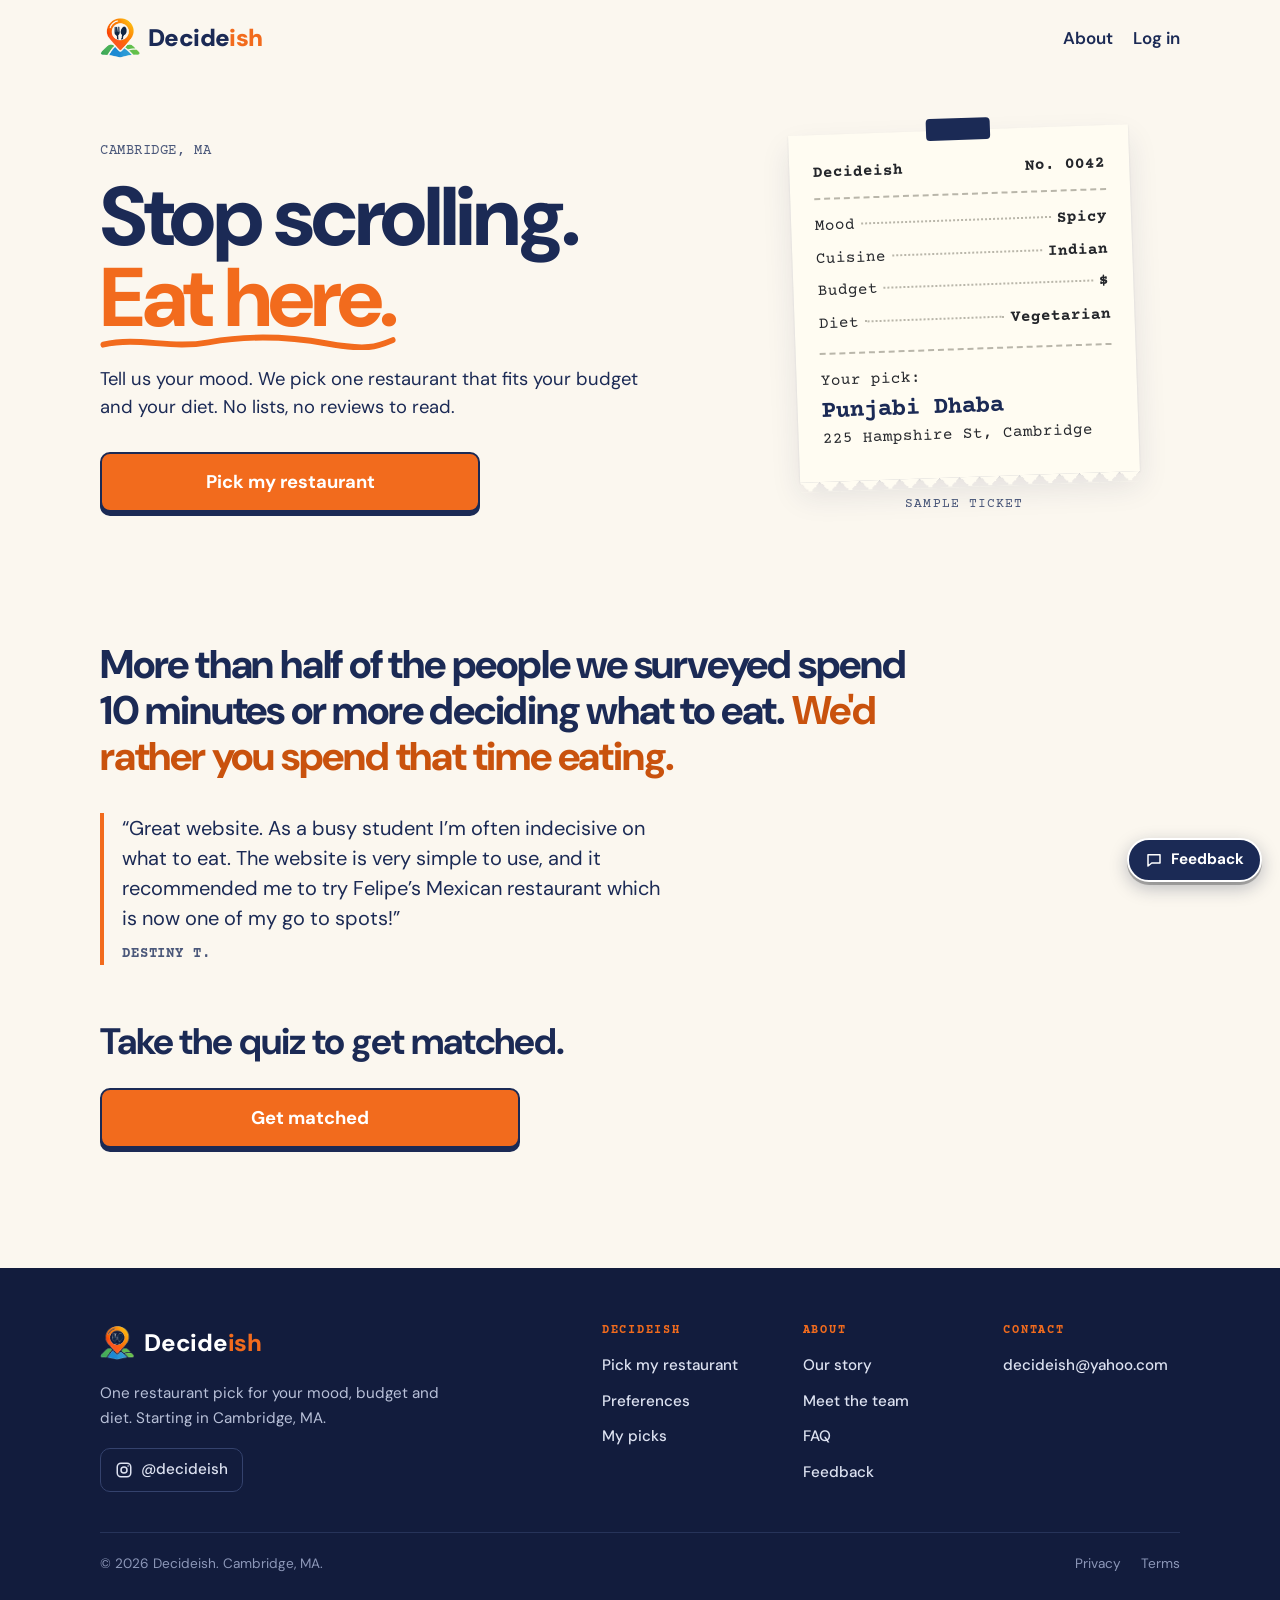
==== commit 20cddf25: "Add files via upload" ====
--- a/index.html
+++ b/index.html
@@ -93,6 +93,7 @@
             <li><a href="dashboard.html">My picks</a></li></ul></div>
           <div class="foot-col"><h3>About</h3><ul>
             <li><a href="about.html">Our story</a></li>
+            <li><a href="team.html">Meet the team</a></li>
             <li><a href="faq.html">FAQ</a></li>
             <li><a href="feedback.html">Feedback</a></li></ul></div>
           <div class="foot-col"><h3>Contact</h3><ul>
--- a/styles.css
+++ b/styles.css
@@ -1276,3 +1276,50 @@
 .diet-note { margin: 0 0 14px; font-size: 0.92rem; color: var(--navy-2); }
 .diet-note b { color: var(--navy); }
 .allergy-note { margin: 12px 0 0; padding: 10px 14px; background: var(--orange-wash); border-left: 4px solid var(--orange); border-radius: 8px; font-size: 0.92rem; line-height: 1.4; color: var(--navy); }
+
+.osm-note { margin: 12px 0 0; font-size: 0.88rem; line-height: 1.45; color: var(--navy-2); }
+.osm-note a { color: var(--navy); font-weight: 600; }
+
+.fb-float { transition: opacity .2s, transform .2s; }
+.fb-float.away { opacity: 0; transform: translateY(8px); pointer-events: none; }
+.foot-bottom { padding-bottom: 26px; }
+@media (prefers-reduced-motion: reduce) { .fb-float { transition: none; } }
+
+/* about: team cards */
+.team-grid { display: grid; grid-template-columns: repeat(2, minmax(0, 1fr)); gap: 24px; margin: 20px 0 8px; }
+.member { background: var(--surface); border: 2px solid var(--navy); border-radius: 18px; box-shadow: 0 5px 0 var(--navy); padding: 24px; display: flex; flex-direction: column; }
+.member-top { display: flex; align-items: center; gap: 14px; margin-bottom: 14px; }
+.member .avatar { width: 56px; height: 56px; border-radius: 16px; background: var(--orange-wash); color: var(--orange-dark); display: grid; place-items: center; font-weight: 800; flex-shrink: 0; }
+.member h3 { margin: 0; font-size: 1.15rem; line-height: 1.25; }
+.member .role { color: var(--orange-dark); font-size: .88rem; font-weight: 700; margin-top: 3px; }
+.member p { margin: 0 0 12px; font-size: .98rem; }
+.profile-link { align-self: flex-start; margin-top: auto; display: inline-flex; align-items: center; gap: 8px; padding: 9px 14px; border-radius: 10px; background: var(--navy); color: #fff; font-weight: 700; font-size: .9rem; text-decoration: none; }
+.profile-link:hover { background: var(--orange); }
+.profile-link svg { width: 16px; height: 16px; fill: currentColor; }
+@media (max-width: 760px) { .team-grid { grid-template-columns: 1fr; } }
+
+/* about page layout */
+.ab-hero { background: linear-gradient(125deg, var(--navy), #2b437b); color: #fff; text-align: center; padding: 72px 24px 76px; }
+.ab-eyebrow { font-family: var(--font-ticket); text-transform: uppercase; letter-spacing: .17em; font-size: .85rem; font-weight: 700; color: #FF9A5C; margin: 0; }
+.ab-hero h1 { font-size: clamp(2.1rem, 5vw, 3.5rem); letter-spacing: -.03em; margin: 10px 0 14px; line-height: 1.1; color: #fff; }
+.ab-hero p:last-child { max-width: 660px; margin: 0 auto; color: #E3E8F6; font-size: 1.08rem; }
+.ab-main { max-width: 1080px; margin: 0 auto; padding: 0 24px 72px; }
+.ab-intro { max-width: 760px; margin: 52px auto 48px; text-align: center; }
+.ab-intro h2, .ab-heading h2 { font-size: clamp(1.6rem, 3vw, 2.2rem); letter-spacing: -.02em; margin: 0 0 10px; }
+.ab-intro p, .ab-heading p { color: var(--navy-2); margin: 0; }
+.ab-heading { text-align: center; margin-bottom: 28px; }
+.ab-accent { display: block; width: 55px; height: 5px; border-radius: 8px; background: var(--orange); margin: 13px auto 0; }
+.ab-cta { text-align: center; margin-top: 56px; padding: 36px 24px; background: var(--paper); border: 2px solid var(--navy); border-radius: 20px; box-shadow: 0 6px 0 var(--navy); }
+.ab-cta h2 { margin: 0 0 6px; font-size: 1.6rem; }
+.ab-cta p { color: var(--navy-2); margin: 0 0 20px; }
+
+/* compact team strip (about page) */
+.team-strip { max-width: 1080px; margin: 0 auto; padding: 8px 24px 64px; text-align: center; }
+.team-strip h2 { font-size: clamp(1.7rem, 3.4vw, 2.4rem); margin: 0 0 6px; }
+.strip-sub { color: var(--navy-2); margin: 0 0 28px; }
+.mini-grid { display: flex; flex-wrap: wrap; justify-content: center; gap: 20px; }
+.mini { flex: 1 1 210px; max-width: 250px; background: var(--surface); border: 2px solid var(--navy); border-radius: 18px; box-shadow: 0 5px 0 var(--navy); padding: 22px 18px; }
+.mini h3 { margin: 0 0 6px; font-size: 1.15rem; line-height: 1.25; }
+.mini p { margin: 0; color: var(--navy-2); font-size: .95rem; }
+.mini .mini-track { color: var(--orange-dark); font-weight: 700; margin-top: 4px; }
+.strip-link { margin: 28px 0 0; font-weight: 700; }
